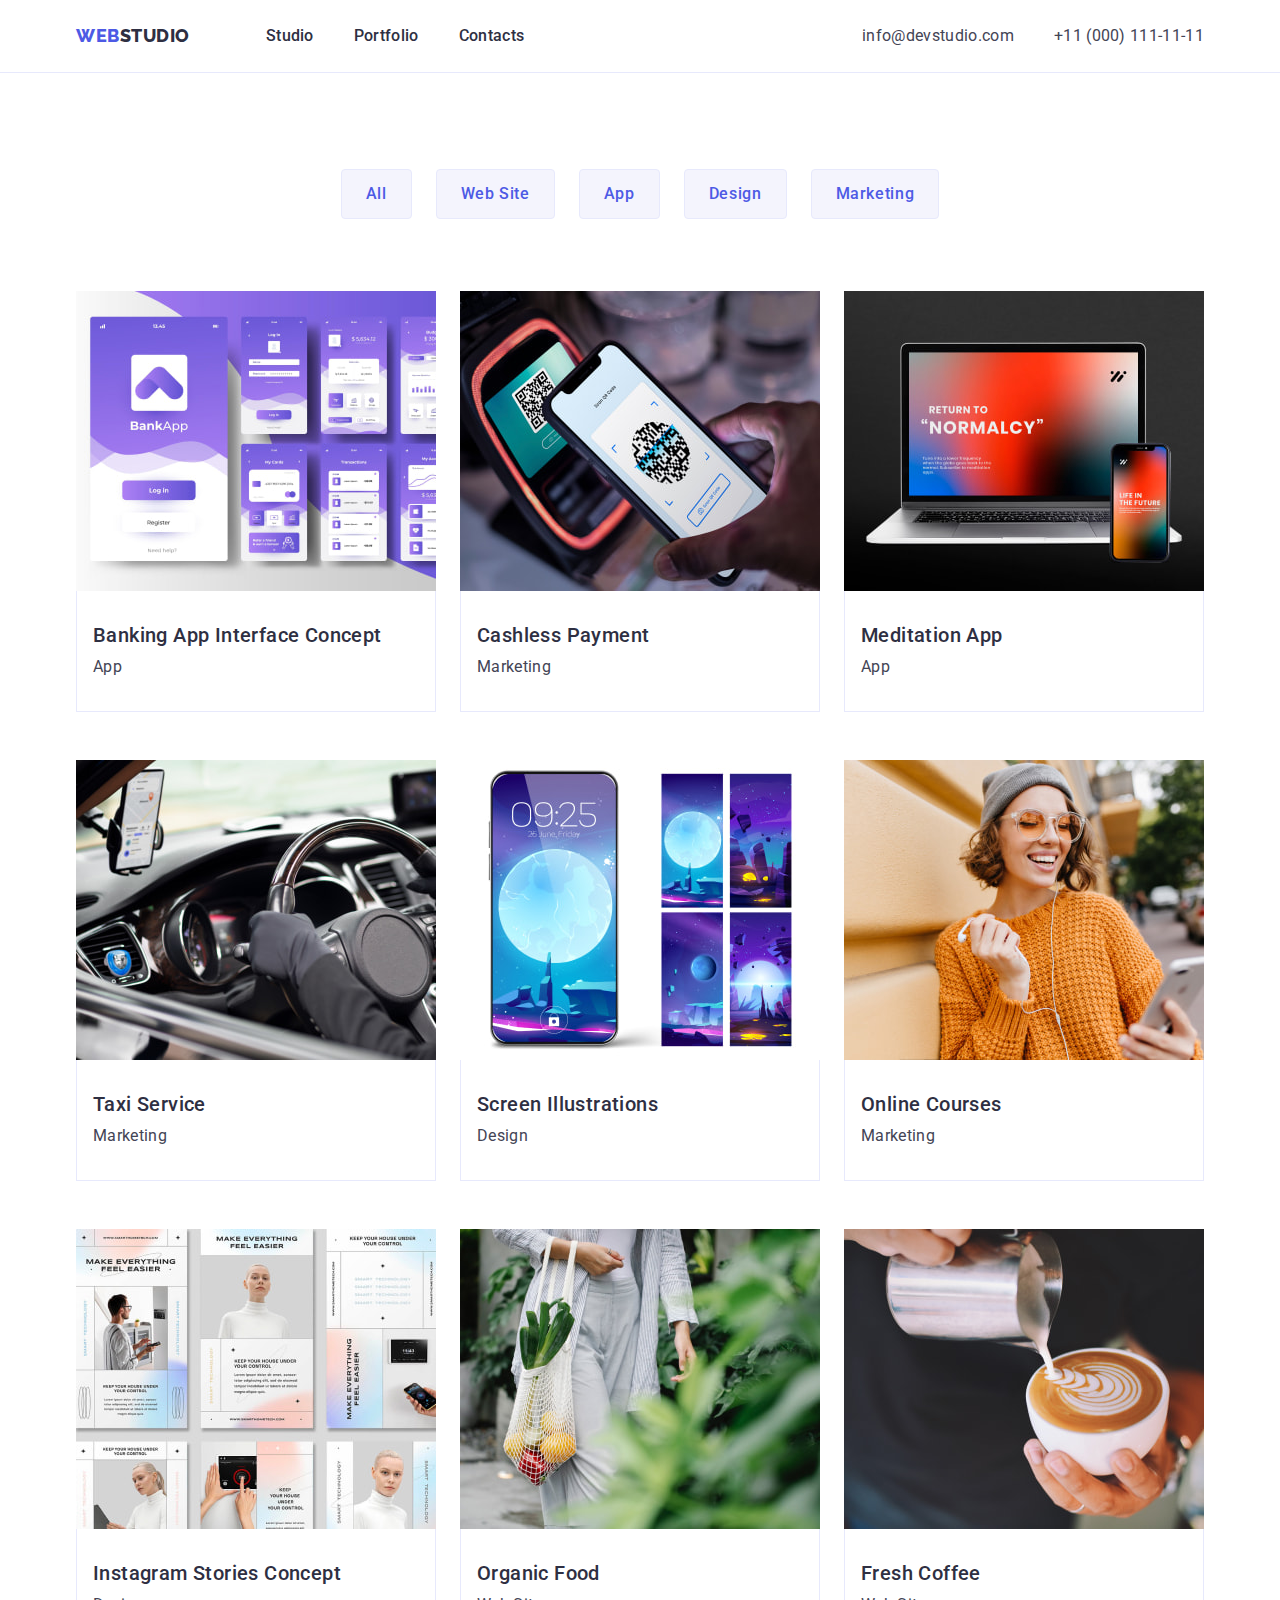
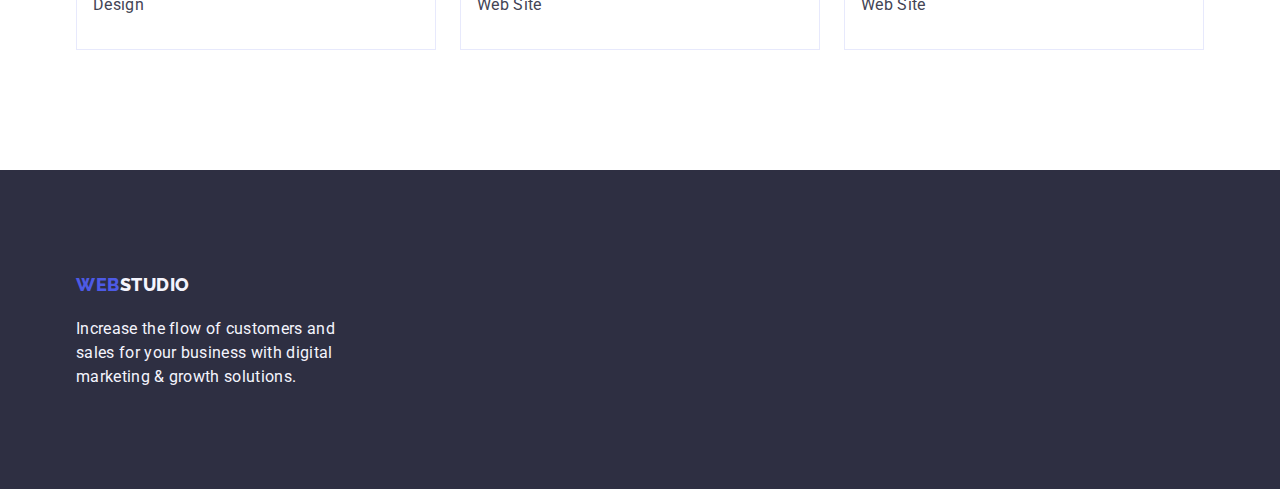
==== portfolio.html @ 02a24a8e "Initial commit" ====
<!DOCTYPE html>
<html lang="en">
  <head>
    <meta charset="UTF-8" />
    <meta http-equiv="X-UA-Compatible" content="IE=edge" />
    <meta name="viewport" content="width=device-width, initial-scale=1.0" />
    <title>Portfolio</title>
    <link rel="preconnect" href="https://fonts.googleapis.com" />
    <link rel="preconnect" href="https://fonts.gstatic.com" crossorigin />
    <link
      href="https://fonts.googleapis.com/css2?family=Raleway:wght@800&family=Roboto:wght@400;500;700;900&display=swap"
      rel="stylesheet"
    />
    <link
      rel="stylesheet"
      href="https://cdn.jsdelivr.net/npm/modern-normalize@1.1.0/modern-normalize.min.css"
    />
    <link rel="stylesheet" href="./css/syles.css" />
  </head>
  <body>
    <!--======== Header =========-->
    <header class="page-header">
      <div class="container page-header-container">
        <nav class="page-nav">
          <a href="./index.html" class="link logo"
            >Web<span class="logo-text">Studio</span></a
          >
          <ul class="menu list">
            <li class="menu-item">
              <a class="link menu-link" href="./index.html">Studio</a>
            </li>
            <li class="menu-item">
              <a class="link menu-link" href="./portfolio.html">Portfolio</a>
            </li>
            <li class="menu-item">
              <a class="link menu-link" href="">Contacts</a>
            </li>
          </ul>
        </nav>
        <address class="contact-info">
          <ul class="list contact-info-list">
            <li class="contact-list-item">
              <a class="link contact-item" href="mailto:info@devstudio.com"
                >info@devstudio.com</a
              >
            </li>
            <li class="contact-list-item">
              <a class="link contact-item" href="tel:+110001111111"
                >+11 (000) 111-11-11</a
              >
            </li>
          </ul>
        </address>
      </div>
    </header>
    <main>
      <section class="portfolio">
        <div class="container">
          <h1 class="visually-hidden">Portfolio</h1>
          <!--======== Buttons =========-->
          <ul class="filter-btn-list list">
            <li class="filter-list-item">
              <button type="button" class="filter-btn">All</button>
            </li>
            <li class="filter-list-item">
              <button type="button" class="filter-btn">Web Site</button>
            </li>
            <li class="filter-list-item">
              <button type="button" class="filter-btn">App</button>
            </li>
            <li class="filter-list-item">
              <button type="button" class="filter-btn">Design</button>
            </li>
            <li class="filter-list-item">
              <button type="button" class="filter-btn">Marketing</button>
            </li>
          </ul>
          <!--======== Portfolio imgs =========-->
          <ul class="portfolio-list list">
            <li class="portfolio-list-item">
              <a href="" class="portfolio-list-link link">
                <img
                  src="./images/portfolio-images/bankapp.jpg"
                  alt="Banking App Interface Concept"
                  width="360"
                />
                <div class="portfolio-list-content-wrapper">
                  <h2 class="subtitle">Banking App Interface Concept</h2>
                  <p class="subtitle-description">App</p>
                </div>
              </a>
            </li>
            <li class="portfolio-list-item">
              <a href="" class="portfolio-list-link link"
                ><img
                  src="./images/portfolio-images/cash-pay.jpg"
                  alt="Cashless Payment"
                  width="360"
                />
                <div class="portfolio-list-content-wrapper">
                  <h2 class="subtitle">Cashless Payment</h2>
                  <p class="subtitle-description">Marketing</p>
                </div>
              </a>
            </li>
            <li class="portfolio-list-item">
              <a href="" class="portfolio-list-link link"
                ><img
                  src="./images/portfolio-images/maditation.jpg"
                  alt="Meditation App"
                  width="360"
                />
                <div class="portfolio-list-content-wrapper">
                  <h2 class="subtitle">Meditation App</h2>
                  <p class="subtitle-description">App</p>
                </div>
              </a>
            </li>
            <li class="portfolio-list-item">
              <a href="" class="portfolio-list-link link"
                ><img
                  src="./images/portfolio-images/taxi.jpg"
                  alt="Taxi Service"
                  width="360"
                />
                <div class="portfolio-list-content-wrapper">
                  <h2 class="subtitle">Taxi Service</h2>
                  <p class="subtitle-description">Marketing</p>
                </div>
              </a>
            </li>
            <li class="portfolio-list-item">
              <a href="" class="portfolio-list-link link"
                ><img
                  src="./images/portfolio-images/screen-ill.jpg"
                  alt="Screen Illustrations"
                  width="360"
                />
                <div class="portfolio-list-content-wrapper">
                  <h2 class="subtitle">Screen Illustrations</h2>
                  <p class="subtitle-description">Design</p>
                </div>
              </a>
            </li>
            <li class="portfolio-list-item">
              <a href="" class="portfolio-list-link link"
                ><img
                  src="./images/portfolio-images/online-courses.jpg"
                  alt="Online Courses"
                  width="360"
                />
                <div class="portfolio-list-content-wrapper">
                  <h2 class="subtitle">Online Courses</h2>
                  <p class="subtitle-description">Marketing</p>
                </div>
              </a>
            </li>
            <li class="portfolio-list-item">
              <a href="" class="portfolio-list-link link"
                ><img
                  src="./images/portfolio-images/instagram-stories.jpg"
                  alt="Instagram Stories Concept"
                  width="360"
                />
                <div class="portfolio-list-content-wrapper">
                  <h2 class="subtitle">Instagram Stories Concept</h2>
                  <p class="subtitle-description">Design</p>
                </div>
              </a>
            </li>
            <li class="portfolio-list-item">
              <a href="" class="portfolio-list-link link"
                ><img
                  src="./images/portfolio-images/food.jpg"
                  alt="Organic Food"
                  width="360"
                />
                <div class="portfolio-list-content-wrapper">
                  <h2 class="subtitle">Organic Food</h2>
                  <p class="subtitle-description">Web Site</p>
                </div>
              </a>
            </li>
            <li class="portfolio-list-item">
              <a href="" class="portfolio-list-link link"
                ><img
                  src="./images/portfolio-images/coffee.jpg"
                  alt="Fresh Coffee"
                  width="360"
                />
                <div class="portfolio-list-content-wrapper">
                  <h2 class="subtitle">Fresh Coffee</h2>
                  <p class="subtitle-description">Web Site</p>
                </div>
              </a>
            </li>
          </ul>
        </div>
      </section>
    </main>
    <!-- ========= Footer ========= -->
    <footer class="footer">
      <div class="container">
        <a class="link footer-logo" href="./index.html"
          >Web<span class="footer-logo-text">Studio</span>
        </a>
        <p class="footer-text">
          Increase the flow of customers and sales for your business with
          digital marketing & growth solutions.
        </p>
      </div>
    </footer>
  </body>
</html>
---- css/syles.css ----
/* ========== /components ============ */
:root {
  --primary-text-color: #2e2f42;
  --secondary-text-color: #434455;
  --light-text-color: #ffffff;
  --cloud-text-color: #f4f4fd;
  --primary-bg-color: #ffffff;
  --secondary-bg-color: #2e2f42;
  --cloud-bg-color: #f4f4fd;
}

h1,
h2,
h3,
h4,
p {
  margin-top: 0;
  margin-bottom: 0;
}

ul,
ol {
  margin-top: 0;
  margin-bottom: 0;
  padding-left: 0;
}

img {
  display: block;
}

button {
  cursor: pointer;
}
body {
  font-family: 'Roboto', sans-serif;
  color: var(--secondary-text-color);
  background-color: var(--primary-bg-color);
}

.list {
  list-style: none;
}

.link {
  text-decoration: none;
}
.container {
  max-width: 1158px;
  padding: 0 15px;
  margin: 0 auto;
}

.title {
  font-size: 36px;
  line-height: 1.11;
  text-align: center;
  letter-spacing: 0.02em;
  text-transform: capitalize;
  color: var(--primary-text-color);
  margin-bottom: 72px;
  margin-left: auto;
  margin-right: auto;
}
.subtitle {
  font-weight: 500;
  font-size: 20px;
  line-height: 1.2;
  letter-spacing: 0.02em;
  color: var(--primary-text-color);
  margin-bottom: 8px;
}

.subtitle-description {
  font-size: 16px;
  line-height: 1.5;
  letter-spacing: 0.02em;
  color: var(--secondary-text-color);
}
.section {
  padding-top: 120px;
  padding-bottom: 120px;
}

/* ========== /components ============ */

/* ========== header ============ */
.page-header {
  border-bottom: 1px solid #e7e9fc;
}
.page-header-container {
  display: flex;
  align-items: center;
}
.page-nav {
  display: flex;
  align-items: center;
}
.logo {
  font-family: 'Raleway', sans-serif;
  font-weight: 800;
  font-size: 18px;
  line-height: 1.17;
  display: flex;
  align-items: center;
  letter-spacing: 0.03em;
  text-transform: uppercase;
  color: #4d5ae5;
  margin-right: 76px;
}
.logo-text {
  font-family: 'Raleway', sans-serif;
  font-weight: 800;
  font-size: 18px;
  line-height: 1.17;
  display: flex;
  align-items: center;
  letter-spacing: 0.03em;
  text-transform: uppercase;
  color: var(--primary-text-color);
}
.menu {
  display: flex;
  align-items: center;
  gap: 40px;
}
.menu-item {
}
.menu-link {
  font-family: inherit;
  font-weight: 500;
  font-size: 16px;
  line-height: 1.5;
  letter-spacing: 0.02em;
  color: var(--primary-text-color);

  display: block;
  padding: 24px 0;
}

.menu-link:hover,
.menu-link:focus,
.menu-link:active {
  color: #404bbf;
}

.contact-info {
  font-style: normal;
  margin-left: auto;
}
.contact-info-list {
  display: flex;
  align-items: center;
  gap: 40px;
}
.contact-item {
  font-family: inherit;
  font-weight: 400;
  font-size: 16px;
  line-height: 24px;
  letter-spacing: 0.02em;
  color: var(--secondary-text-color);
  margin-left: auto;
  padding: 24px 0;
}
.contact-item:hover,
.contact-item:focus,
.contact-item:active {
  color: #404bbf;
}

/* ========== /header ============ */

/* ========== hero ============ */
.hero {
  background-color: var(--secondary-bg-color);
  padding-top: 188px;
  padding-bottom: 188px;
}

.hero-title {
  font-size: 56px;
  line-height: 1.07;
  text-align: center;
  letter-spacing: 0.02em;
  color: var(--light-text-color);
  max-width: 496px;
  margin-left: auto;
  margin-right: auto;
  margin-bottom: 48px;
}
.modal-btn {
  padding-top: 16px;
  padding-right: 32px;
  padding-bottom: 16px;
  padding-left: 32px;
  margin-left: auto;
  margin-right: auto;
  display: block;
  min-width: 169px;
  height: 56px;

  font-family: inherit;
  font-weight: 500;
  font-size: 16px;
  line-height: 1.5;
  letter-spacing: 0.04em;
  color: var(--light-text-color);
  background: #4d5ae5;
  border: none;
  box-shadow: 0px 4px 4px rgba(0, 0, 0, 0.15);
  border-radius: 4px;
}
.modal-btn:hover,
.modal-btn:focus {
  background: #404bbf;
  box-shadow: 0px 4px 4px rgba(0, 0, 0, 0.15);
  border-radius: 4px;
}

/* ========== /hero ============ */

/* ========== Advantages Section ============ */
.visually-hidden {
  position: absolute;
  width: 1px;
  height: 1px;
  margin: -1px;
  border: 0;
  padding: 0;
  white-space: nowrap;
  clip-path: inset(100%);
  clip: rect(0 0 0 0);
  overflow: hidden;
}
.advantages {
  padding-top: 120px;
  padding-bottom: 120px;
}
.advantages-list {
  display: flex;
  gap: 24px;
  margin-left: auto;
  margin-right: auto;
}
.advantages-list-item {
  width: calc((100%-72px) / 4);
}
/* ========== /Advantages Section ============ */

/* ========== What are we doing ============ */
.services {
  padding-top: 0;
}
.services-list {
  display: flex;
  gap: 24px;
}
.services-list-item {
  width: calc((100%-48px) / 3);
}

/* ========== /What are we doing ============ */

/* ========== Our Team ============ */
.team {
  background-color: var(--cloud-bg-color);
}
.team-list {
  display: flex;
  flex-wrap: wrap;
  gap: 24px;
}
.team-list-item {
  background-color: var(--primary-bg-color);
  flex-basis: calc((100% - 72px) / 4);
  box-shadow: 0px 1px 6px rgba(46, 47, 66, 0.08),
    0px 1px 1px rgba(46, 47, 66, 0.16), 0px 2px 1px rgba(46, 47, 66, 0.08);
  border-radius: 0px 0px 4px 4px;
}
.team-list-content-wrapper {
  padding-top: 32px;
  padding-right: 16px;
  padding-bottom: 32px;
  padding-left: 16px;
}
.team-name {
  font-weight: 500;
  font-size: 20px;
  line-height: 1.2;
  text-align: center;
  letter-spacing: 0.02em;
  color: var(--primary-text-color);
  margin-bottom: 8px;
}
.team-text {
  font-size: 16px;
  line-height: 1.5;
  text-align: center;
  letter-spacing: 0.02em;
  color: var(--secondary-text-color);
}
/* ========== /Our Team ============ */

/* ========== Footer ============ */
.footer {
  background-color: var(--secondary-bg-color);
  padding-top: 100px;
  padding-bottom: 100px;
}
.footer-logo {
  font-family: 'Raleway', sans-serif;
  font-weight: 800;
  font-size: 18px;
  line-height: 1.17;
  display: inline-block;
  letter-spacing: 0.03em;
  text-transform: uppercase;
  color: #4d5ae5;
  margin-bottom: 16px;
}
.footer-logo-text {
  font-family: 'Raleway', sans-serif;
  font-weight: 800;
  font-size: 18px;
  line-height: 1.7;
  letter-spacing: 0.03em;
  text-transform: uppercase;
  color: var(--cloud-text-color);
}
.footer-text {
  font-size: 16px;
  line-height: 1.5;
  letter-spacing: 0.02em;
  color: var(--cloud-text-color);
  width: 264px;
}
/* ========== /Footer ============ */

/**
  |============================
  | PORTFOLIO STYLES
  |============================
*/
.portfolio {
  padding-top: 96px;
  padding-bottom: 120px;
}
.filter-btn-list {
  display: flex;
  gap: 24px;
  justify-content: center;
  margin-bottom: 72px;
}
.filter-btn {
  font-family: inherit;
  font-weight: 500;
  font-size: 16px;
  line-height: 1.5;
  display: flex;
  align-items: center;
  text-align: center;
  letter-spacing: 0.04em;
  color: #4d5ae5;
  background: var(--cloud-bg-color);
  border: 1px solid #e7e9fc;
  border-radius: 4px;
  padding-top: 12px;
  padding-right: 24px;
  padding-bottom: 12px;
  padding-left: 24px;
}

.filter-btn:hover,
.filter-btn:focus {
  background: #404bbf;
  box-shadow: 0px 3px 1px rgba(0, 0, 0, 0.1), 0px 2px 1px rgba(0, 0, 0, 0.08),
    0px 2px 2px rgba(0, 0, 0, 0.12);
  border-radius: 4px;
  color: var(--light-text-color);
  border: 1px solid transparent;
}
.portfolio-list {
  display: flex;
  flex-wrap: wrap;
  row-gap: 48px;
  column-gap: 24px;
}
.portfolio-list-item {
  background-color: var(--primary-bg-color);

  width: calc((100% - 48px) / 3);
}
.portfolio-list-content-wrapper {
  padding: 32px 16px;
  border: 1px solid #e7e9fc;
  border-top: none;
}
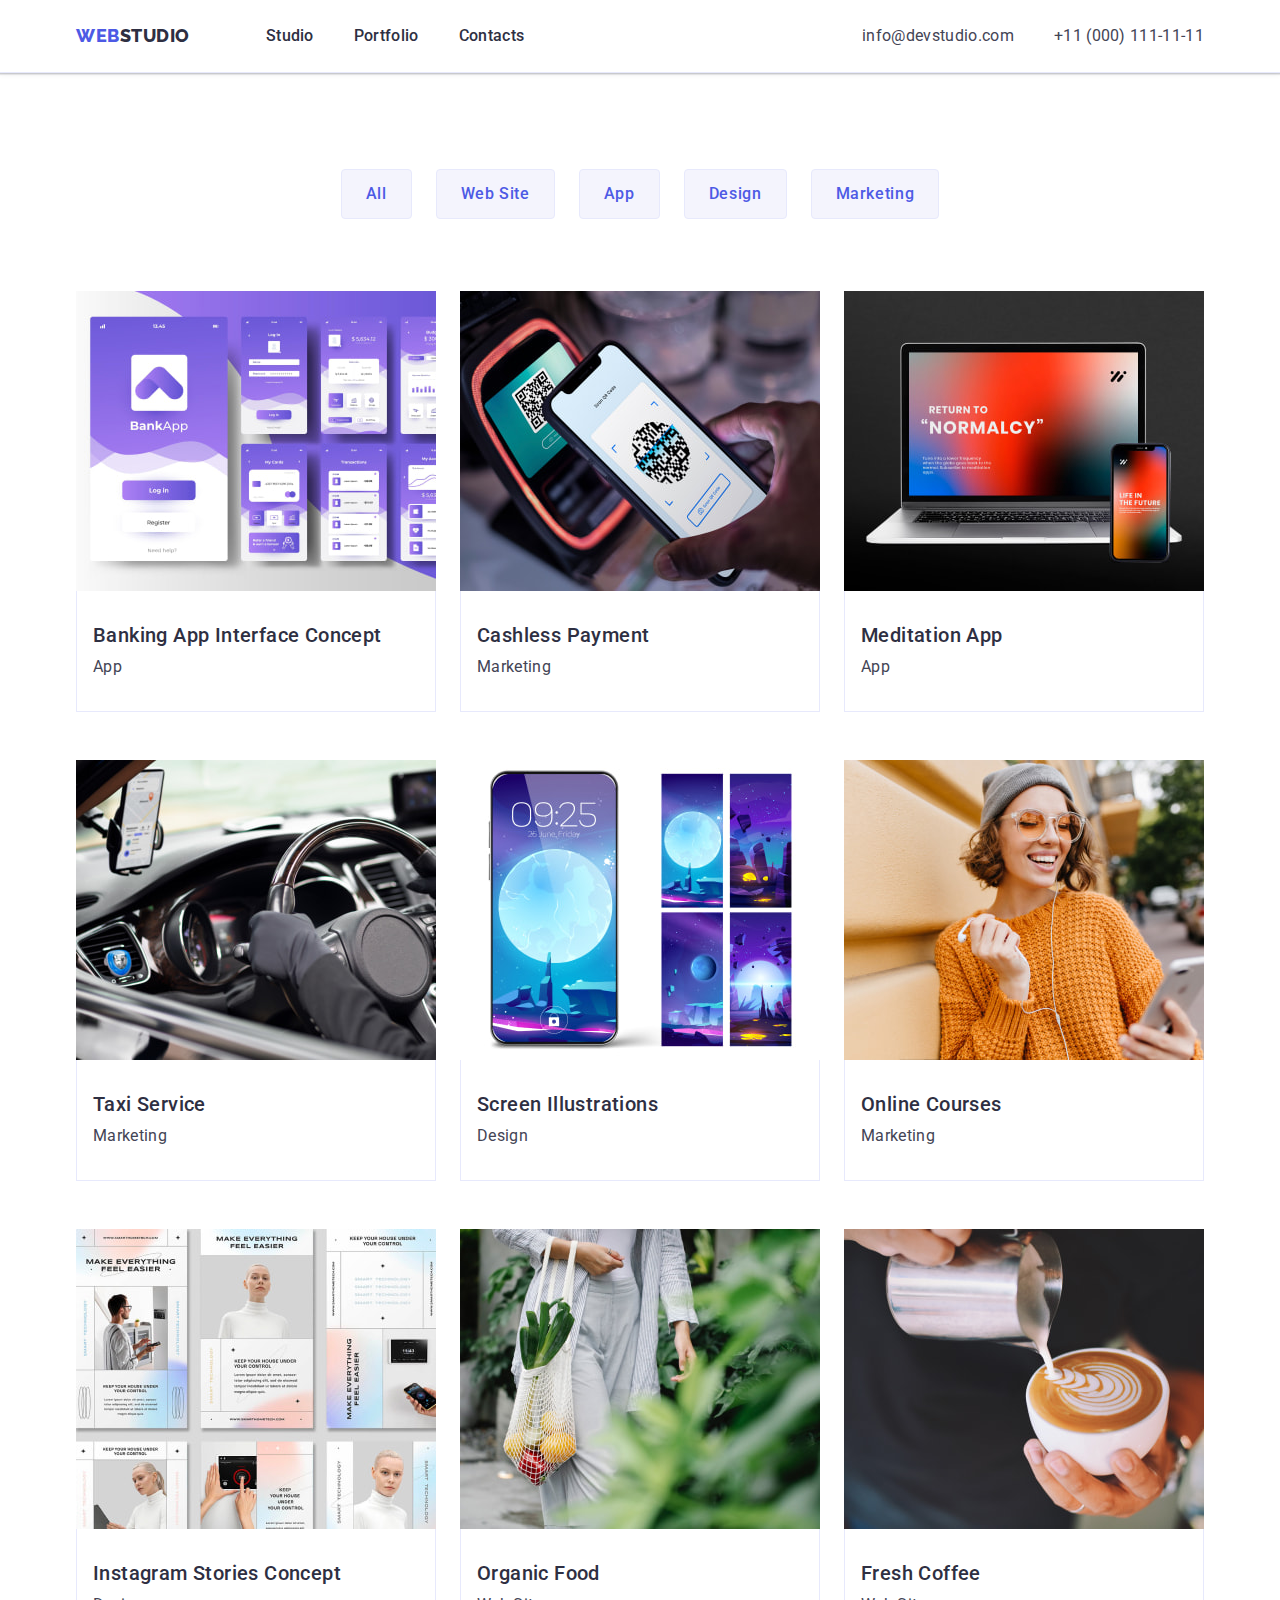
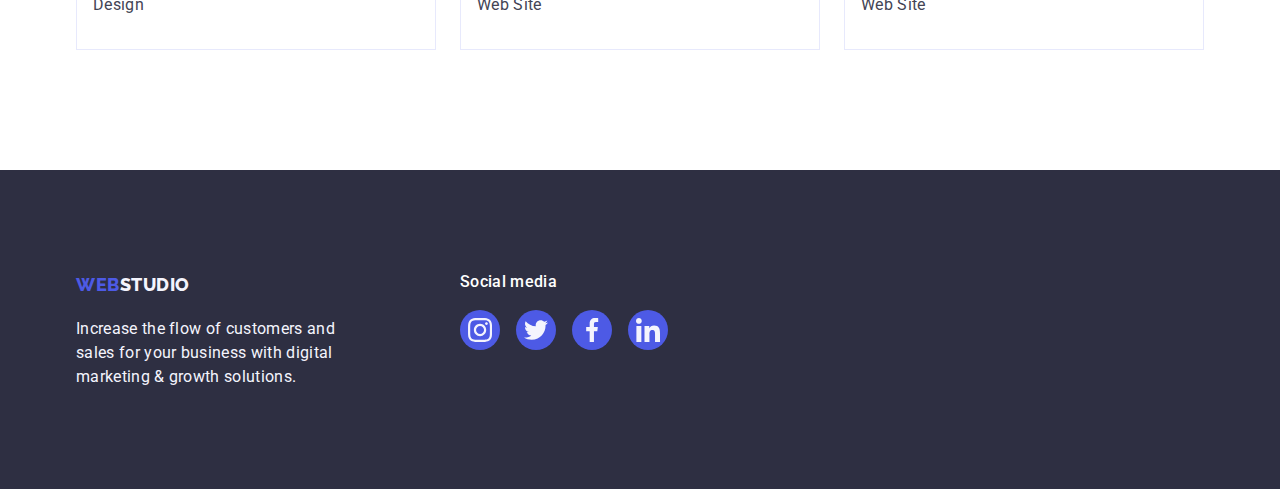
==== commit 63db033f: "done hw4" ====
--- a/portfolio.html
+++ b/portfolio.html
@@ -199,15 +199,55 @@
       </section>
     </main>
     <!-- ========= Footer ========= -->
-    <footer class="footer">
-      <div class="container">
-        <a class="link footer-logo" href="./index.html"
-          >Web<span class="footer-logo-text">Studio</span>
-        </a>
-        <p class="footer-text">
-          Increase the flow of customers and sales for your business with
-          digital marketing & growth solutions.
-        </p>
+ <footer class="footer">
+      <div class="container footer-wrapper">
+        <div class="footer-desc">
+          <a class="link footer-logo" href="./index.html"
+            >Web<span class="footer-logo-text">Studio</span>
+          </a>
+          <p class="footer-text">
+            Increase the flow of customers and sales for your business with
+            digital marketing & growth solutions.
+          </p>
+        </div>
+        <div class="fotter-social-media">
+          <p class="social-media-text">Social media</p>
+         <ul class="footer-social-list list">
+                  <li class="footer-list-item">
+                    <a class="footer-list-link" href=""
+                      ><svg class="footer-list-icon">
+                        <use
+                          href="./images/sprite/symbol-defs.svg#icon-instagram"
+                        ></use></svg
+                    ></a>
+                  </li>
+                  <li class="footer-list-item">
+                    <a class="footer-list-link" href=""
+                      ><svg class="footer-list-icon">
+                        <use
+                          href="./images/sprite/symbol-defs.svg#icon-twitter"
+                        ></use></svg
+                    ></a>
+                  </li>
+                  <li class="footer-list-item">
+                    <a class="footer-list-link" href=""
+                      ><svg class="footer-list-icon">
+                        <use
+                          href="./images/sprite/symbol-defs.svg#icon-facebook"
+                        ></use></svg
+                    ></a>
+                  </li>
+                  <li class="footer-list-item">
+                    <a class="footer-list-link" href="">
+                      <svg class="footer-list-icon">
+                        <use
+                          href="./images/sprite/symbol-defs.svg#icon-linkedin"
+                        ></use></svg
+                    ></a>
+                  </li>
+                </ul>
+          </ul>
+        </div>
       </div>
     </footer>
   </body>
--- a/css/syles.css
+++ b/css/syles.css
@@ -87,6 +87,8 @@
 /* ========== header ============ */
 .page-header {
   border-bottom: 1px solid #e7e9fc;
+  box-shadow: 0px 2px 1px rgba(46, 47, 66, 0.08),
+    0px 1px 1px rgba(46, 47, 66, 0.16), 0px 1px 6px rgba(46, 47, 66, 0.08);
 }
 .page-header-container {
   display: flex;
@@ -173,9 +175,20 @@
 
 /* ========== hero ============ */
 .hero {
+  margin-left: auto;
+  margin-right: auto;
   background-color: var(--secondary-bg-color);
   padding-top: 188px;
   padding-bottom: 188px;
+  background-image: linear-gradient(
+      rgba(46, 47, 66, 0.7),
+      rgba(46, 47, 66, 0.7)
+    ),
+    url(../images/bg-hero/people_office.jpg);
+  background-repeat: no-repeat;
+  background-position: center;
+  background-size: cover;
+  max-width: 1440px;
 }
 
 .hero-title {
@@ -246,6 +259,16 @@
 .advantages-list-item {
   width: calc((100%-72px) / 4);
 }
+.advantages-list-icon-wrapper {
+  background: var(--cloud-bg-color);
+  border-radius: 4px;
+  padding: 24px 100px;
+  margin-bottom: 8px;
+}
+.advantages-list-icon {
+  width: 64px;
+  height: 64px;
+}
 /* ========== /Advantages Section ============ */
 
 /* ========== What are we doing ============ */
@@ -299,14 +322,99 @@
   text-align: center;
   letter-spacing: 0.02em;
   color: var(--secondary-text-color);
-}
+  margin-bottom: 8px;
+}
+.social-list {
+  display: flex;
+  justify-content: center;
+  align-items: center;
+  gap: 24px;
+}
+.social-list-item {
+  width: 40px;
+  height: 40px;
+}
+.social-list-link {
+  color: var(--light-text-color);
+  display: flex;
+  justify-content: center;
+  align-items: center;
+  width: 100%;
+  height: 100%;
+  border-radius: 50%;
+  background-color: #4d5ae5;
+}
+.social-list-link:hover,
+.social-list-link:focus {
+  background-color: #404bbf;
+  cursor: pointer;
+}
+.social-list-link:hover .social-list-icon {
+  fill: var(--cloud-text-color);
+}
+
+.social-list-link:focus .social-list-icon {
+  fill: var(--cloud-text-color);
+}
+.social-list-icon {
+  width: 16px;
+  height: 16px;
+  fill: currentColor;
+}
+
 /* ========== /Our Team ============ */
+
+/*  ==========Customers  ==========*/
+.customers-list {
+  display: flex;
+  justify-content: center;
+  align-items: center;
+  gap: 24px;
+}
+.customers-list-item {
+  width: 168px;
+  height: 88px;
+}
+.customers-list-link {
+  color: #8e8f99;
+  border: 1px solid #8e8f99;
+  border-radius: 4px;
+  width: 100%;
+  height: 100%;
+  display: block;
+  display: flex;
+  justify-content: center;
+  align-items: center;
+}
+.customers-list-link:hover,
+.customers-list-link:focus {
+  border-color: #404bbf;
+}
+.customers-list-link:hover .customers-list-icon {
+  fill: #404bbf;
+}
+
+.customers-list-link:focus .customers-list-icon {
+  fill: #404bbf;
+}
+.customers-list-icon {
+  width: 104px;
+  height: 56px;
+  fill: currentColor;
+}
+/*  ========== /Customers  ========== */
 
 /* ========== Footer ============ */
 .footer {
   background-color: var(--secondary-bg-color);
   padding-top: 100px;
   padding-bottom: 100px;
+}
+.footer-wrapper {
+  display: flex;
+}
+.footer-desc {
+  margin-right: 120px;
 }
 .footer-logo {
   font-family: 'Raleway', sans-serif;
@@ -335,6 +443,46 @@
   color: var(--cloud-text-color);
   width: 264px;
 }
+.social-media-text {
+  font-weight: 500;
+  font-size: 16px;
+  line-height: 1.5;
+  letter-spacing: 0.02em;
+  color: var(--light-text-color);
+  margin-bottom: 16px;
+}
+
+.footer-social-list {
+  display: flex;
+  justify-content: center;
+  align-items: center;
+  gap: 16px;
+}
+.footer-list-item {
+  width: 40px;
+  height: 40px;
+}
+.footer-list-link {
+  color: var(--cloud-text-color);
+  display: flex;
+  justify-content: center;
+  align-items: center;
+  width: 100%;
+  height: 100%;
+  border-radius: 50%;
+  background-color: #4d5ae5;
+}
+.footer-list-link:hover,
+.footer-list-link:focus {
+  background-color: #31d0aa;
+  cursor: pointer;
+}
+
+.footer-list-icon {
+  width: 24px;
+  height: 24px;
+  fill: currentColor;
+}
 /* ========== /Footer ============ */
 
 /**
@@ -391,6 +539,16 @@
 
   width: calc((100% - 48px) / 3);
 }
+.portfolio-list-link {
+  display: block;
+}
+.portfolio-list-link:hover,
+.portfolio-list-link:focus {
+  border: 1px solid #f4f4fd;
+  box-shadow: 0px 1px 6px rgba(46, 47, 66, 0.08),
+    0px 1px 1px rgba(46, 47, 66, 0.16), 0px 2px 1px rgba(46, 47, 66, 0.08);
+}
+
 .portfolio-list-content-wrapper {
   padding: 32px 16px;
   border: 1px solid #e7e9fc;
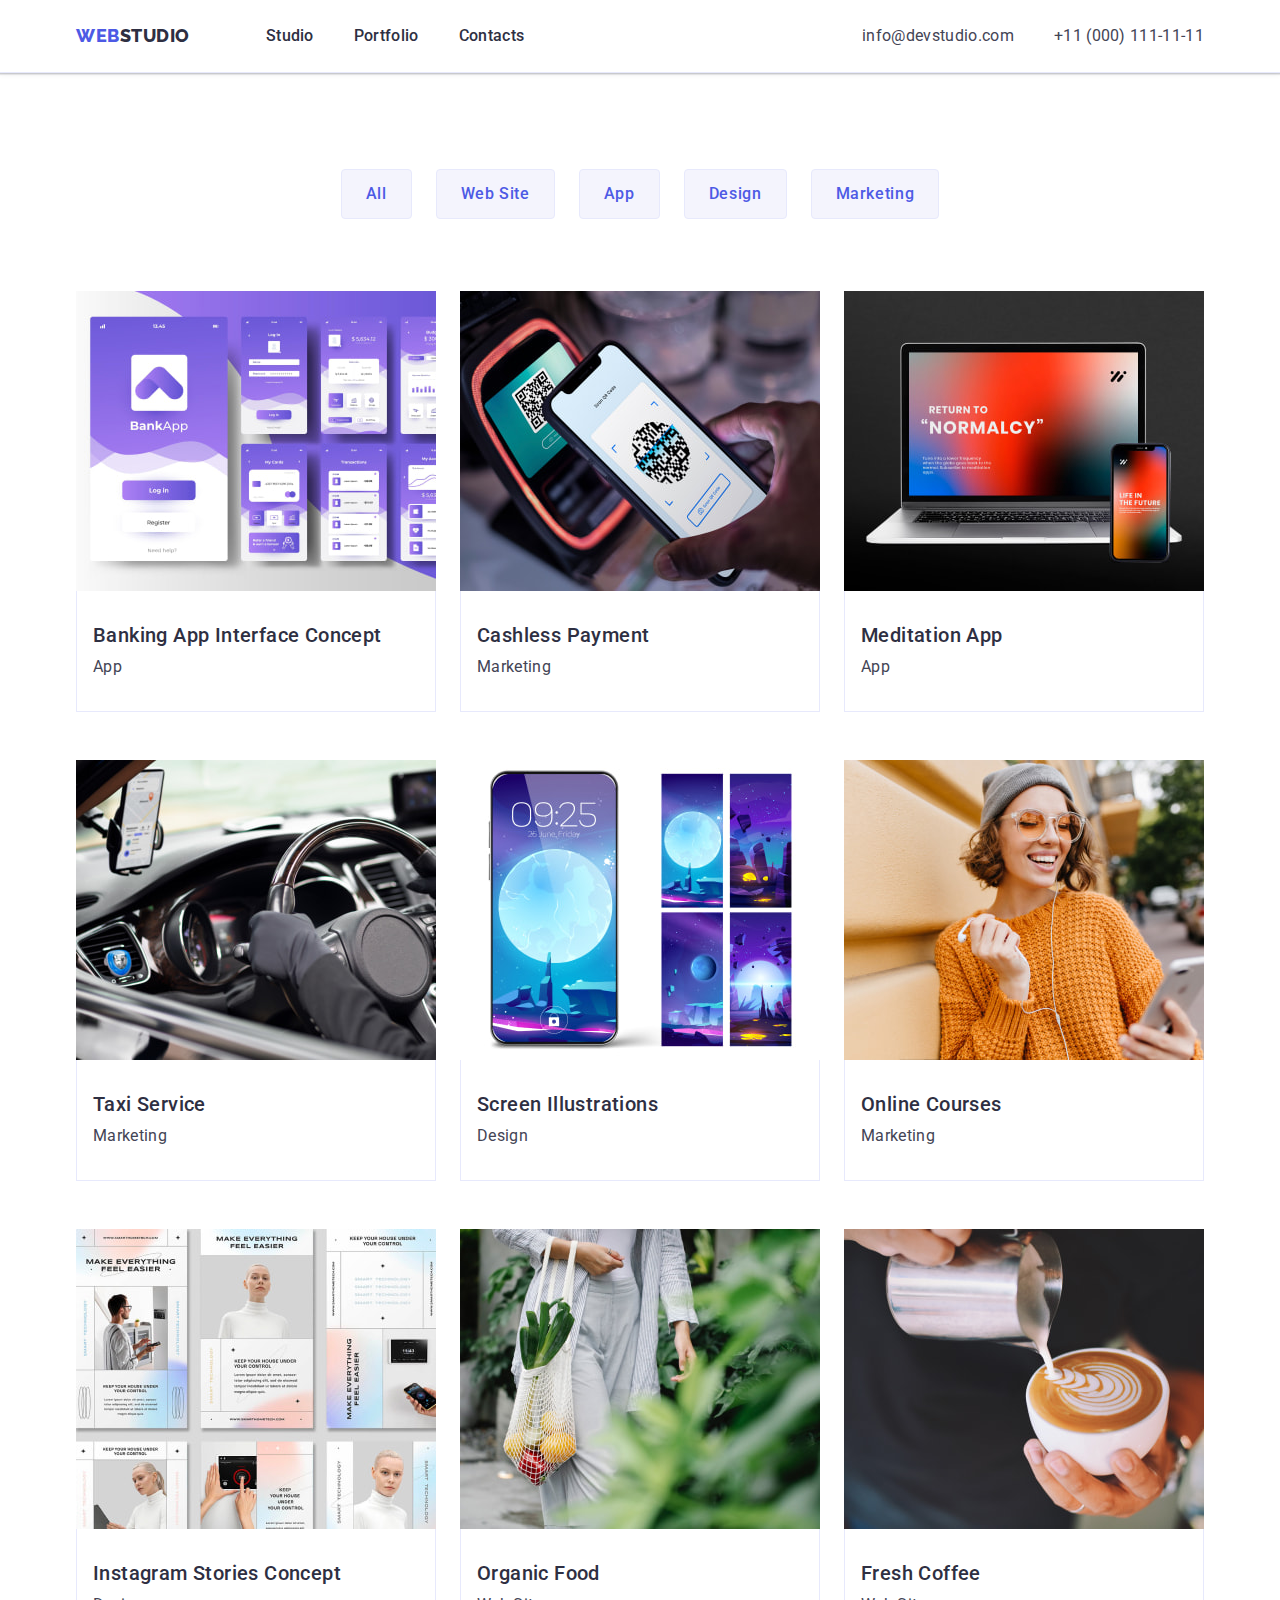
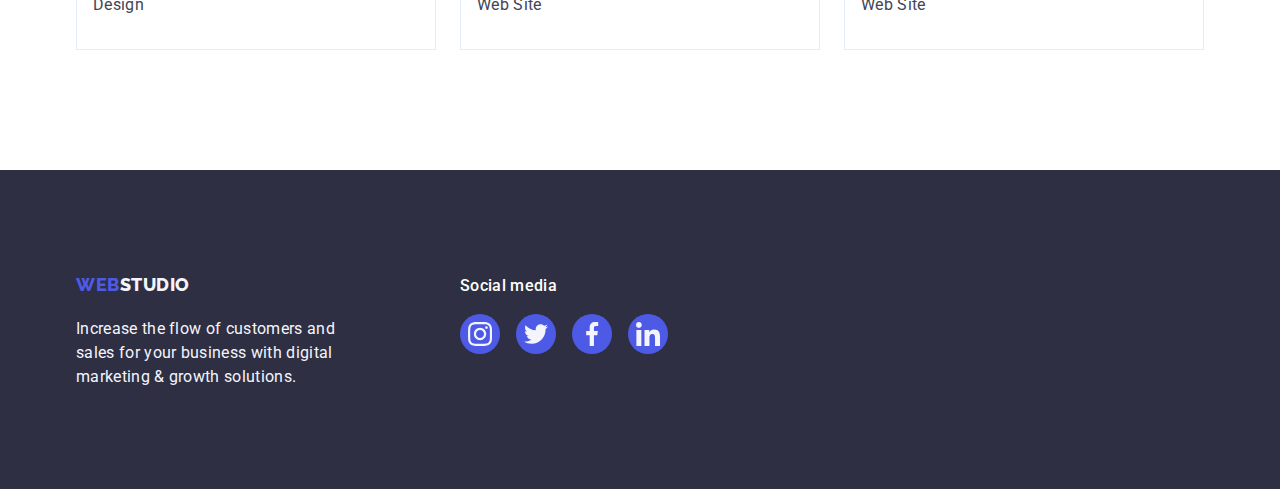
==== commit a876d37f: "correct mistakes" ====
--- a/portfolio.html
+++ b/portfolio.html
@@ -199,7 +199,7 @@
       </section>
     </main>
     <!-- ========= Footer ========= -->
- <footer class="footer">
+    <footer class="footer">
       <div class="container footer-wrapper">
         <div class="footer-desc">
           <a class="link footer-logo" href="./index.html"
@@ -212,40 +212,47 @@
         </div>
         <div class="fotter-social-media">
           <p class="social-media-text">Social media</p>
-         <ul class="footer-social-list list">
-                  <li class="footer-list-item">
-                    <a class="footer-list-link" href=""
-                      ><svg class="footer-list-icon">
-                        <use
-                          href="./images/sprite/symbol-defs.svg#icon-instagram"
-                        ></use></svg
-                    ></a>
-                  </li>
-                  <li class="footer-list-item">
-                    <a class="footer-list-link" href=""
-                      ><svg class="footer-list-icon">
-                        <use
-                          href="./images/sprite/symbol-defs.svg#icon-twitter"
-                        ></use></svg
-                    ></a>
-                  </li>
-                  <li class="footer-list-item">
-                    <a class="footer-list-link" href=""
-                      ><svg class="footer-list-icon">
-                        <use
-                          href="./images/sprite/symbol-defs.svg#icon-facebook"
-                        ></use></svg
-                    ></a>
-                  </li>
-                  <li class="footer-list-item">
-                    <a class="footer-list-link" href="">
-                      <svg class="footer-list-icon">
-                        <use
-                          href="./images/sprite/symbol-defs.svg#icon-linkedin"
-                        ></use></svg
-                    ></a>
-                  </li>
-                </ul>
+          <ul class="footer-social-list list">
+            <li class="footer-list-item">
+              <a class="footer-list-link" href=""
+                ><svg class="footer-list-icon">
+                  <use
+                    href="./images/sprite/icons.svg#icon-instagram"
+                    width="24"
+                    height="24"
+                  ></use></svg
+              ></a>
+            </li>
+            <li class="footer-list-item">
+              <a class="footer-list-link" href=""
+                ><svg class="footer-list-icon">
+                  <use
+                    href="./images/sprite/icons.svg#icon-twitter"
+                    width="24"
+                    height="24"
+                  ></use></svg
+              ></a>
+            </li>
+            <li class="footer-list-item">
+              <a class="footer-list-link" href=""
+                ><svg class="footer-list-icon">
+                  <use
+                    href="./images/sprite/icons.svg#icon-facebook"
+                    width="24"
+                    height="24"
+                  ></use></svg
+              ></a>
+            </li>
+            <li class="footer-list-item">
+              <a class="footer-list-link" href="">
+                <svg class="footer-list-icon">
+                  <use
+                    href="./images/sprite/icons.svg#icon-linkedin"
+                    width="24"
+                    height="24"
+                  ></use></svg
+              ></a>
+            </li>
           </ul>
         </div>
       </div>
--- a/css/syles.css
+++ b/css/syles.css
@@ -260,14 +260,16 @@
   width: calc((100%-72px) / 4);
 }
 .advantages-list-icon-wrapper {
+  display: flex;
+  justify-content: center;
+  align-items: center;
+  height: 112px;
   background: var(--cloud-bg-color);
   border-radius: 4px;
   padding: 24px 100px;
   margin-bottom: 8px;
 }
 .advantages-list-icon {
-  width: 64px;
-  height: 64px;
 }
 /* ========== /Advantages Section ============ */
 
@@ -303,9 +305,7 @@
 }
 .team-list-content-wrapper {
   padding-top: 32px;
-  padding-right: 16px;
   padding-bottom: 32px;
-  padding-left: 16px;
 }
 .team-name {
   font-weight: 500;
@@ -398,8 +398,6 @@
   fill: #404bbf;
 }
 .customers-list-icon {
-  width: 104px;
-  height: 56px;
   fill: currentColor;
 }
 /*  ========== /Customers  ========== */
@@ -412,6 +410,7 @@
 }
 .footer-wrapper {
   display: flex;
+  align-items: baseline;
 }
 .footer-desc {
   margin-right: 120px;
